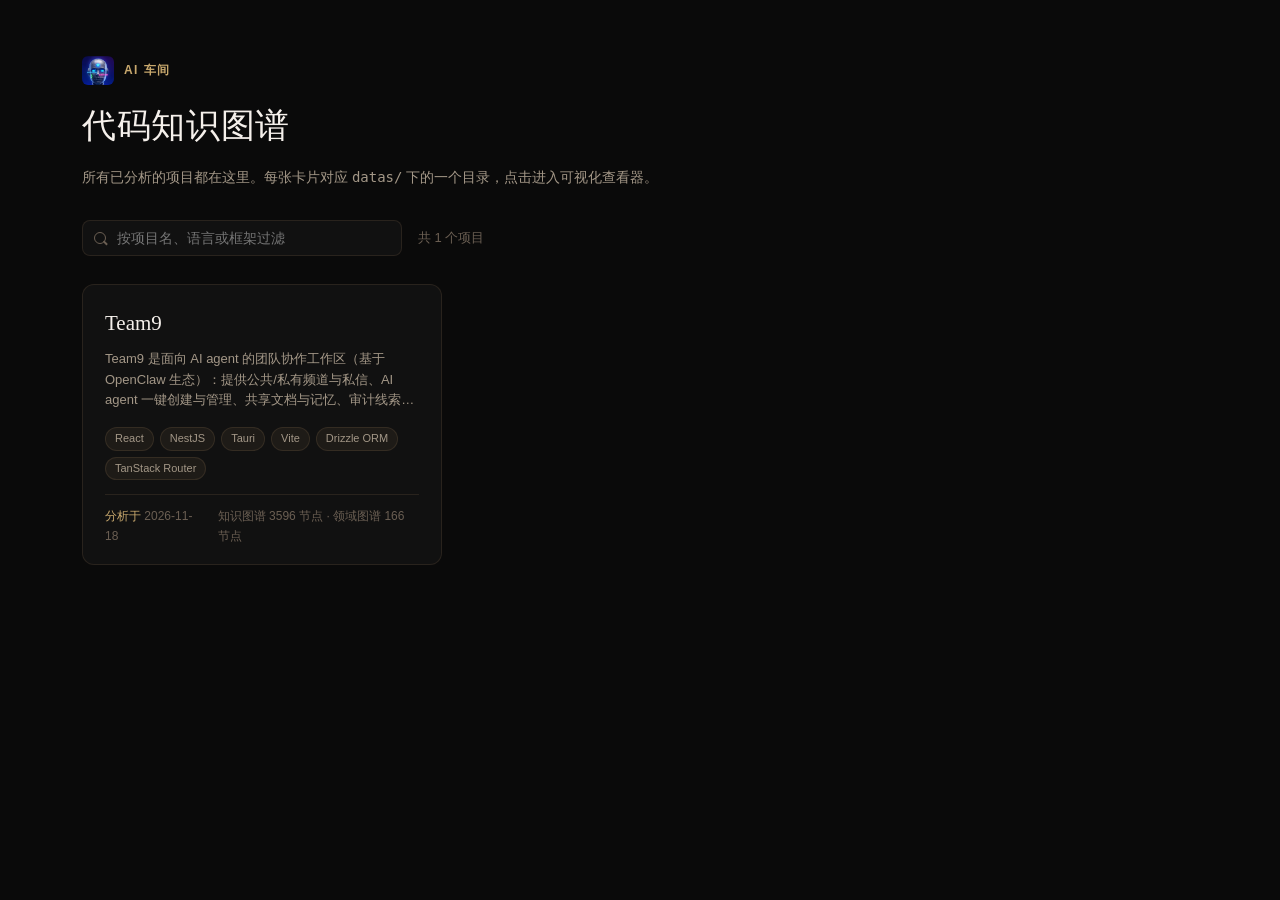
==== index.html @ 82456d6f "team9项目数据更新" ====
<!DOCTYPE html>
<html lang="zh-CN">
<head>
<meta charset="utf-8">
<meta name="viewport" content="width=device-width, initial-scale=1">
<title>AI 车间 · 项目索引</title>
<link rel="icon" type="image/png" href="system/logo.png">
<link rel="stylesheet" href="system/styles.css">
</head>
<body class="page-list">
  <header class="list-header">
    <div class="list-eyebrow">
      <img class="brand-logo" src="system/logo.png" alt="AI 车间">
      <span>AI 车间</span>
    </div>
    <h1>代码知识图谱</h1>
    <p>所有已分析的项目都在这里。每张卡片对应 <code>datas/</code> 下的一个目录，点击进入可视化查看器。</p>
  </header>

  <div class="list-toolbar">
    <div class="search-box">
      <input id="filter" type="search" placeholder="按项目名、语言或框架过滤" autocomplete="off">
    </div>
    <span class="list-count" id="list-count"></span>
  </div>

  <main id="project-grid" class="project-grid"></main>
  <nav id="pager" class="pager" aria-label="项目分页" hidden></nav>
  <div id="empty-state" class="empty-state" hidden>
    没有可显示的项目。请把分析结果放到 <code>datas/&lt;项目名&gt;/.ai_machine/</code>，
    然后运行 <code>python bliud.py</code> 重新生成数据。
  </div>

  <script src="system/manifest.js"></script>
  <script src="system/list.js"></script>
</body>
</html>
---- system/styles.css ----
:root {
  --bg: #0a0a0a;
  --surface: #111111;
  --elevated: #1a1a1a;
  --hover: #222222;
  --accent: #d4a574;
  --accent-dim: #c9a96e;
  --accent-bright: #e8c49a;
  --text: #f5f0eb;
  --text-2: #a39787;
  --text-3: #6b5f53;
  --border: rgba(212, 165, 116, 0.12);
  --border-strong: rgba(212, 165, 116, 0.28);
  --danger: #e0715f;
  --font-sans: -apple-system, "Segoe UI", "PingFang SC", "Microsoft YaHei", "Hiragino Sans GB", sans-serif;
  --font-serif: Georgia, "Times New Roman", "Songti SC", "SimSun", serif;
  --font-mono: Consolas, "SFMono-Regular", "Courier New", monospace;
  --n-file: #4a7c9b;
  --n-function: #5a9e6f;
  --n-class: #8b6fb0;
  --n-config: #5eead4;
  --n-document: #7dd3fc;
  --n-service: #a78bfa;
  --n-domain: #d4a574;
  --n-flow: #5a9e6f;
  --n-step: #4a7c9b;
  --radius: 8px;
}

* { box-sizing: border-box; }

html, body {
  margin: 0;
  padding: 0;
  height: 100%;
  background: var(--bg);
  color: var(--text);
  font-family: var(--font-sans);
  font-size: 14px;
  line-height: 1.6;
  -webkit-font-smoothing: antialiased;
}

a { color: var(--accent); text-decoration: none; }
a:hover { color: var(--accent-bright); }

button, input { font-family: inherit; font-size: inherit; color: inherit; }

::-webkit-scrollbar { width: 10px; height: 10px; }
::-webkit-scrollbar-track { background: transparent; }
::-webkit-scrollbar-thumb { background: #2a2622; border-radius: 5px; border: 2px solid var(--bg); }
::-webkit-scrollbar-thumb:hover { background: #3a342d; }

/* ============ 项目列表页 ============ */
.page-list { overflow-y: auto; }

.list-header {
  max-width: 1180px;
  margin: 0 auto;
  padding: 56px 32px 24px;
}

.list-eyebrow {
  display: flex;
  align-items: center;
  gap: 10px;
  font-size: 12px;
  font-weight: 600;
  letter-spacing: 0.12em;
  color: var(--accent-dim);
  margin-bottom: 14px;
}

.brand-logo {
  display: block;
  width: 32px;
  height: auto;
  border-radius: 6px;
}

.topbar-logo {
  width: 24px;
  height: auto;
  border-radius: 4px;
}

.list-header h1 {
  font-family: var(--font-serif);
  font-size: 34px;
  font-weight: 500;
  margin: 0 0 12px;
  letter-spacing: 0.02em;
}

.list-header p {
  margin: 0;
  color: var(--text-2);
  max-width: 680px;
}

.list-toolbar {
  max-width: 1180px;
  margin: 0 auto;
  padding: 8px 32px 28px;
  display: flex;
  align-items: center;
  gap: 16px;
  flex-wrap: wrap;
}

.search-box {
  position: relative;
  flex: 0 0 320px;
}

.search-box input {
  width: 100%;
  background: var(--surface);
  border: 1px solid var(--border);
  border-radius: var(--radius);
  padding: 9px 12px 9px 34px;
  outline: none;
  transition: border-color 0.15s ease;
}

.search-box input:focus { border-color: var(--border-strong); }
.search-box::before {
  content: "";
  position: absolute;
  left: 12px;
  top: 50%;
  width: 10px;
  height: 10px;
  margin-top: -6px;
  border: 1.5px solid var(--text-3);
  border-radius: 50%;
}
.search-box::after {
  content: "";
  position: absolute;
  left: 21px;
  top: 50%;
  width: 5px;
  height: 1.5px;
  margin-top: 4px;
  background: var(--text-3);
  transform: rotate(45deg);
}

.list-count { color: var(--text-3); font-size: 13px; }

.project-grid {
  max-width: 1180px;
  margin: 0 auto;
  padding: 0 32px 24px;
  display: grid;
  grid-template-columns: repeat(auto-fill, minmax(320px, 1fr));
  gap: 18px;
}

.project-card {
  display: flex;
  flex-direction: column;
  background: var(--surface);
  border: 1px solid var(--border);
  border-radius: 12px;
  padding: 22px 22px 18px;
  color: var(--text);
  transition: border-color 0.18s ease, transform 0.18s ease, background 0.18s ease;
  min-height: 180px;
}

.project-card:hover {
  border-color: var(--border-strong);
  background: #141412;
  transform: translateY(-2px);
  color: var(--text);
}

.project-card h2 {
  font-family: var(--font-serif);
  font-size: 21px;
  font-weight: 500;
  margin: 0 0 8px;
}

.project-card .desc {
  color: var(--text-2);
  font-size: 13px;
  flex: 1;
  display: -webkit-box;
  -webkit-line-clamp: 3;
  -webkit-box-orient: vertical;
  overflow: hidden;
  margin-bottom: 16px;
}

.tag-row { display: flex; flex-wrap: wrap; gap: 6px; margin-bottom: 14px; }

.tag {
  font-size: 11px;
  color: var(--text-2);
  background: rgba(212, 165, 116, 0.07);
  border: 1px solid var(--border);
  border-radius: 999px;
  padding: 2px 9px;
}

.project-meta {
  border-top: 1px solid var(--border);
  padding-top: 12px;
  display: flex;
  gap: 18px;
  font-size: 12px;
  color: var(--text-3);
}

.project-meta b { color: var(--accent-dim); font-weight: 500; }

.pager {
  max-width: 1180px;
  margin: 0 auto 64px;
  padding: 0 32px;
  display: flex;
  align-items: center;
  justify-content: center;
  flex-wrap: wrap;
  gap: 6px;
}
.pager[hidden] { display: none; }

.pager button {
  min-width: 32px;
  height: 32px;
  padding: 0 10px;
  background: var(--surface);
  border: 1px solid var(--border);
  border-radius: 6px;
  color: var(--text-2);
  font-size: 12.5px;
  cursor: pointer;
  transition: border-color 0.15s ease, color 0.15s ease, background 0.15s ease;
}
.pager button:hover:not(:disabled) {
  border-color: var(--border-strong);
  color: var(--accent);
  background: var(--elevated);
}
.pager button.active {
  color: var(--accent-bright);
  border-color: var(--border-strong);
  background: var(--elevated);
}
.pager button:disabled { opacity: 0.35; cursor: not-allowed; }
.pager .page-ellipsis { color: var(--text-3); padding: 0 4px; font-size: 12px; }

.empty-state {
  max-width: 1180px;
  margin: 0 auto;
  padding: 60px 32px;
  color: var(--text-3);
  text-align: center;
}

.empty-state code {
  font-family: var(--font-mono);
  color: var(--accent-dim);
  background: var(--surface);
  border: 1px solid var(--border);
  padding: 1px 6px;
  border-radius: 4px;
}

/* ============ 查看器布局 ============ */
.page-viewer { overflow: hidden; }

.app { display: flex; flex-direction: column; height: 100vh; }

.topbar {
  height: 56px;
  flex: 0 0 56px;
  display: flex;
  align-items: center;
  gap: 18px;
  padding: 0 18px;
  background: var(--surface);
  border-bottom: 1px solid var(--border);
  z-index: 20;
}

.brand {
  font-size: 12px;
  color: var(--text-2);
  white-space: nowrap;
  display: inline-flex;
  align-items: center;
  gap: 6px;
}
.brand:hover { color: var(--accent); }

.project-title {
  font-family: var(--font-serif);
  font-size: 17px;
  letter-spacing: 0.02em;
  white-space: nowrap;
  overflow: hidden;
  text-overflow: ellipsis;
  max-width: 260px;
}

.tabs { display: flex; gap: 2px; background: var(--bg); border: 1px solid var(--border); border-radius: var(--radius); padding: 3px; }

.tab {
  border: none;
  background: transparent;
  color: var(--text-2);
  padding: 5px 16px;
  border-radius: 6px;
  cursor: pointer;
  font-size: 13px;
  transition: background 0.15s ease, color 0.15s ease;
}
.tab:hover { color: var(--text); }
.tab.active { background: var(--elevated); color: var(--accent-bright); box-shadow: inset 0 0 0 1px var(--border); }
.tab:disabled { opacity: 0.35; cursor: not-allowed; }

.topbar-spacer { flex: 1; }

.top-search { position: relative; width: 240px; }
.top-search input {
  width: 100%;
  background: var(--bg);
  border: 1px solid var(--border);
  border-radius: var(--radius);
  padding: 6px 10px;
  outline: none;
  font-size: 13px;
}
.top-search input:focus { border-color: var(--border-strong); }

.search-results {
  position: absolute;
  top: calc(100% + 6px);
  left: 0;
  right: 0;
  background: var(--elevated);
  border: 1px solid var(--border-strong);
  border-radius: var(--radius);
  max-height: 320px;
  overflow-y: auto;
  box-shadow: 0 12px 32px rgba(0, 0, 0, 0.55);
  padding: 4px;
  z-index: 60;
}
.search-results:empty { display: none; }
.search-result {
  padding: 6px 9px;
  border-radius: 5px;
  cursor: pointer;
  font-size: 12.5px;
  display: flex;
  align-items: center;
  gap: 8px;
  white-space: nowrap;
  overflow: hidden;
}
.search-result:hover { background: var(--hover); }
.search-result .sr-name { overflow: hidden; text-overflow: ellipsis; }
.search-result .sr-path { color: var(--text-3); font-size: 11px; overflow: hidden; text-overflow: ellipsis; margin-left: auto; max-width: 45%; }
.search-more { color: var(--text-3); font-size: 11.5px; padding: 5px 9px; }

.zoom-controls { display: flex; gap: 4px; }

.icon-btn {
  width: 30px;
  height: 30px;
  display: inline-flex;
  align-items: center;
  justify-content: center;
  background: var(--bg);
  border: 1px solid var(--border);
  border-radius: 6px;
  color: var(--text-2);
  cursor: pointer;
  font-size: 15px;
  line-height: 1;
  padding: 0;
  transition: border-color 0.15s ease, color 0.15s ease, background 0.15s ease;
}
.icon-btn:hover { border-color: var(--border-strong); color: var(--accent); background: var(--elevated); }
.icon-btn.wide { width: auto; padding: 0 12px; font-size: 12.5px; }
.icon-btn.active { color: var(--accent-bright); border-color: var(--border-strong); background: var(--elevated); }

.workspace { flex: 1; display: flex; min-height: 0; position: relative; }

/* 顶部过滤条 */
.filter-bar {
  display: flex;
  flex-wrap: wrap;
  gap: 8px 32px;
  padding: 10px 24px 12px;
  background: var(--surface);
  border-bottom: 1px solid var(--border);
}
.filter-bar[hidden] { display: none; }
.filter-group {
  flex: 1 1 480px;
  min-width: 0;
  display: flex;
  flex-direction: column;
  gap: 6px;
}
.filter-head {
  display: flex;
  align-items: center;
  gap: 8px;
}
.filter-title {
  font-size: 10.5px;
  letter-spacing: 0.14em;
  color: var(--text-3);
}
.filter-items {
  display: flex;
  flex-wrap: wrap;
  gap: 2px 6px;
}
.filter-items .filter-row { padding: 4px 8px; }
.filter-all {
  background: none;
  border: 1px solid var(--border);
  border-radius: 4px;
  color: var(--text-3);
  font-size: 10.5px;
  line-height: 1;
  padding: 3px 8px;
  cursor: pointer;
}
.filter-all:hover { color: var(--accent); border-color: var(--border-strong); }
.filter-all:disabled { opacity: 0.4; cursor: not-allowed; }
.panel-title .filter-all { font-size: 10.5px; }

/* 左右侧栏折叠 */
body.left-collapsed .sidebar.left,
body.right-collapsed .sidebar.right { display: none; }

/* 非知识图谱标签没有图层过滤，隐藏空侧栏 */
body.hide-left .sidebar.left,
body.hide-left .collapse-btn.left { display: none; }

.collapse-btn {
  position: absolute;
  top: 50%;
  transform: translateY(-50%);
  width: 18px;
  height: 54px;
  padding: 0;
  z-index: 18;
  display: flex;
  align-items: center;
  justify-content: center;
  background: var(--elevated);
  border: 1px solid var(--border);
  color: var(--text-2);
  font-size: 14px;
  line-height: 1;
  cursor: pointer;
  opacity: 0.85;
  transition: color 0.15s ease, border-color 0.15s ease, opacity 0.15s ease;
}
.collapse-btn:hover { color: var(--accent); border-color: var(--border-strong); opacity: 1; }
.collapse-btn.left { left: 264px; border-left: none; border-radius: 0 6px 6px 0; }
body.left-collapsed .collapse-btn.left { left: 0; border-left: 1px solid var(--border); }
.collapse-btn.right { right: 340px; border-right: none; border-radius: 6px 0 0 6px; }
body.right-collapsed .collapse-btn.right { right: 0; border-right: 1px solid var(--border); }

.sidebar {
  width: 264px;
  flex: 0 0 264px;
  background: var(--surface);
  overflow-y: auto;
  padding: 16px 14px 40px;
}
.sidebar.left { border-right: 1px solid var(--border); }
.sidebar.right { border-left: 1px solid var(--border); width: 340px; flex-basis: 340px; padding: 18px 18px 40px; }

.panel-section { margin-bottom: 24px; }

.panel-title {
  font-size: 10.5px;
  letter-spacing: 0.18em;
  text-transform: uppercase;
  color: var(--text-3);
  margin: 0 0 10px;
  display: flex;
  align-items: center;
  justify-content: space-between;
}

.panel-title button {
  background: none;
  border: none;
  color: var(--text-3);
  cursor: pointer;
  font-size: 11px;
  letter-spacing: 0;
  padding: 0;
}
.panel-title button:hover { color: var(--accent); }

.filter-row {
  display: flex;
  align-items: center;
  gap: 8px;
  padding: 4px 6px;
  border-radius: 5px;
  cursor: pointer;
  font-size: 12.5px;
  color: var(--text-2);
  user-select: none;
}
.filter-row:hover { background: var(--hover); color: var(--text); }

.filter-row input { accent-color: var(--accent); margin: 0; cursor: pointer; }

.dot {
  width: 8px;
  height: 8px;
  border-radius: 2px;
  background: var(--c, var(--accent));
  flex: 0 0 8px;
}

.filter-row .count { margin-left: auto; color: var(--text-3); font-size: 11px; }

.layer-item {
  display: flex;
  align-items: flex-start;
  gap: 8px;
  padding: 7px 7px;
  border-radius: 6px;
  cursor: pointer;
  border: 1px solid transparent;
}
.layer-item:hover { background: var(--hover); }
.layer-item.active { border-color: var(--border-strong); background: var(--elevated); }
.layer-item input { margin-top: 3px; accent-color: var(--accent); cursor: pointer; }
.layer-item .li-name { font-size: 12.5px; color: var(--text); line-height: 1.4; }
.layer-item .li-desc { font-size: 11px; color: var(--text-3); line-height: 1.45; margin-top: 2px; display: -webkit-box; -webkit-line-clamp: 2; -webkit-box-orient: vertical; overflow: hidden; }
.layer-item .li-count { font-size: 10.5px; color: var(--text-3); }

/* ============ 画布 ============ */
.canvas-wrap {
  position: relative;
  flex: 1;
  min-width: 0;
  overflow: hidden;
  background-color: var(--bg);
  background-image: radial-gradient(rgba(212, 165, 116, 0.10) 1px, transparent 1px);
  background-size: 26px 26px;
  cursor: grab;
}
.canvas-wrap.dragging { cursor: grabbing; }

.canvas-world {
  position: absolute;
  top: 0;
  left: 0;
  transform-origin: 0 0;
  will-change: transform;
  user-select: none;
  -webkit-user-select: none;
}

#edge-layer {
  position: absolute;
  top: 0;
  left: 0;
  overflow: visible;
  pointer-events: none;
}

#node-layer { position: relative; }

.node-card {
  position: absolute;
  width: 236px;
  height: 52px;
  overflow: hidden;
  padding: 8px 11px 9px;
  background: var(--elevated);
  border: 1px solid var(--border);
  border-left: 3px solid var(--c, var(--accent));
  border-radius: 7px;
  cursor: pointer;
  transition: box-shadow 0.15s ease, border-color 0.15s ease, opacity 0.15s ease;
  will-change: transform;
}
.node-card:hover { border-color: var(--border-strong); box-shadow: 0 4px 18px rgba(0, 0, 0, 0.45); }

.node-card .nc-top { display: flex; align-items: center; gap: 6px; }
.node-card .nc-name {
  font-size: 12.5px;
  font-weight: 500;
  color: var(--text);
  white-space: nowrap;
  overflow: hidden;
  text-overflow: ellipsis;
  flex: 1;
}
.node-card .nc-type {
  font-size: 9.5px;
  letter-spacing: 0.04em;
  color: var(--c, var(--accent));
  border: 1px solid color-mix(in srgb, var(--c, #d4a574) 40%, transparent);
  border-radius: 3px;
  padding: 0 4px;
  flex: 0 0 auto;
}
.node-card .nc-sub {
  font-size: 10.5px;
  color: var(--text-3);
  white-space: nowrap;
  overflow: hidden;
  text-overflow: ellipsis;
  margin-top: 3px;
}
.node-card .nc-cx { position: absolute; top: 8px; right: 9px; width: 5px; height: 5px; border-radius: 50%; opacity: 0.9; }

.node-card.selected {
  border-color: var(--accent);
  box-shadow: 0 0 0 1px var(--accent), 0 6px 26px rgba(212, 165, 116, 0.18);
}
.node-card.tour-hit { box-shadow: 0 0 0 1px var(--accent-bright), 0 0 22px rgba(232, 196, 154, 0.25); }
.node-card.dimmed { opacity: 0.28; }

.column-head { color: var(--text-2); }
.column-head .ch-name {
  font-family: var(--font-serif);
  font-size: 14px;
  color: var(--text);
  white-space: nowrap;
  overflow: hidden;
  text-overflow: ellipsis;
}
.column-head .ch-count { font-size: 10.5px; color: var(--text-3); margin-top: 2px; }

.ds-title.selected { color: var(--accent-bright); }
.flow-head.selected .fh-name { color: var(--accent-bright); }
.step-item.selected { background: rgba(212, 165, 116, 0.12); color: var(--text); }
.ds-title.dimmed, .flow-head.dimmed, .step-item.dimmed { opacity: 0.3; }

.complexity-dot { width: 5px; height: 5px; border-radius: 50%; }
.cx-simple { background: #5a9e6f; }
.cx-moderate { background: #d4a574; }
.cx-complex { background: #e0715f; }

.edge {
  fill: none;
  stroke: rgba(163, 151, 135, 0.28);
  stroke-width: 1.2;
  transition: opacity 0.15s ease;
}
.edge.hl { stroke: var(--accent); stroke-width: 1.9; opacity: 1 !important; }
.edge.dimmed { opacity: 0.08; }

.canvas-hint {
  position: absolute;
  left: 16px;
  bottom: 14px;
  font-size: 11px;
  color: var(--text-3);
  background: rgba(10, 10, 10, 0.7);
  border: 1px solid var(--border);
  border-radius: 6px;
  padding: 4px 9px;
  pointer-events: none;
}

/* 导览条 */
.tour-bar {
  position: absolute;
  left: 50%;
  bottom: 18px;
  transform: translateX(-50%);
  width: min(760px, calc(100% - 48px));
  background: rgba(17, 17, 17, 0.94);
  border: 1px solid var(--border-strong);
  border-radius: 12px;
  padding: 14px 16px 12px;
  box-shadow: 0 16px 48px rgba(0, 0, 0, 0.6);
  backdrop-filter: blur(8px);
  z-index: 30;
}
.tour-bar.hidden { display: none; }

.tour-head { display: flex; align-items: center; gap: 10px; margin-bottom: 6px; }
.tour-step { font-size: 10.5px; letter-spacing: 0.16em; color: var(--accent-dim); text-transform: uppercase; }
.tour-title { font-family: var(--font-serif); font-size: 15.5px; color: var(--text); flex: 1; }
.tour-close { background: none; border: none; color: var(--text-3); cursor: pointer; font-size: 16px; padding: 0 2px; }
.tour-close:hover { color: var(--accent); }

.tour-desc { font-size: 12.5px; color: var(--text-2); margin: 0 0 8px; max-height: 96px; overflow-y: auto; }

.tour-lesson {
  font-size: 12px;
  color: var(--text-2);
  background: rgba(212, 165, 116, 0.06);
  border-left: 2px solid var(--accent-dim);
  border-radius: 0 6px 6px 0;
  padding: 6px 10px;
  margin-bottom: 10px;
}
.tour-lesson b { color: var(--accent-dim); font-weight: 500; }

.tour-foot { display: flex; align-items: center; gap: 8px; flex-wrap: wrap; }
.tour-foot .spacer { flex: 1; }

.tour-chip {
  font-size: 11.5px;
  color: var(--accent-dim);
  background: rgba(212, 165, 116, 0.08);
  border: 1px solid var(--border);
  border-radius: 999px;
  padding: 1px 9px;
  cursor: pointer;
}
.tour-chip:hover { border-color: var(--border-strong); color: var(--accent-bright); }

.btn {
  background: var(--elevated);
  border: 1px solid var(--border);
  color: var(--text-2);
  border-radius: 6px;
  padding: 4px 12px;
  font-size: 12px;
  cursor: pointer;
}
.btn:hover { border-color: var(--border-strong); color: var(--accent); }
.btn:disabled { opacity: 0.4; cursor: not-allowed; }
.btn.primary { border-color: var(--border-strong); color: var(--accent-bright); }
.btn.primary:hover { background: #26221c; }

/* ============ 右侧详情 ============ */
.detail-empty { color: var(--text-3); font-size: 12.5px; padding: 8px 2px; }

.detail-head { margin-bottom: 14px; }
.detail-name { font-family: var(--font-serif); font-size: 20px; line-height: 1.35; margin: 0 0 6px; word-break: break-word; }
.detail-badges { display: flex; flex-wrap: wrap; gap: 6px; margin-bottom: 10px; }

.badge {
  font-size: 10.5px;
  border: 1px solid var(--border);
  border-radius: 4px;
  padding: 1px 7px;
  color: var(--text-2);
}
.badge[data-cx="simple"] { color: #8bc9a1; border-color: rgba(90, 158, 111, 0.4); }
.badge[data-cx="moderate"] { color: var(--accent); border-color: var(--border-strong); }
.badge[data-cx="complex"] { color: #f09a8c; border-color: rgba(224, 113, 95, 0.4); }

.detail-block { margin-bottom: 18px; }
.detail-block h4 {
  font-size: 10.5px;
  letter-spacing: 0.16em;
  text-transform: uppercase;
  color: var(--text-3);
  margin: 0 0 8px;
  font-weight: 500;
}
.detail-block p { margin: 0 0 8px; color: var(--text-2); font-size: 12.5px; }
.detail-block ul { margin: 0; padding-left: 16px; color: var(--text-2); font-size: 12.5px; }
.detail-block li { margin-bottom: 5px; }

.path-line {
  font-family: var(--font-mono);
  font-size: 11.5px;
  color: var(--text-2);
  background: var(--bg);
  border: 1px solid var(--border);
  border-radius: 6px;
  padding: 7px 9px;
  word-break: break-all;
}

.rel-group { margin-bottom: 10px; }
.rel-group .rg-title { font-size: 11px; color: var(--text-3); margin-bottom: 4px; }
.rel {
  display: flex;
  align-items: center;
  gap: 7px;
  font-size: 12px;
  padding: 4px 6px;
  border-radius: 4px;
  cursor: pointer;
  color: var(--text-2);
}
.rel:hover { background: var(--hover); color: var(--text); }
.rel .rel-type { font-size: 10.5px; color: var(--accent-dim); flex: 0 0 auto; }
.rel .rel-name { white-space: nowrap; overflow: hidden; text-overflow: ellipsis; }

/* ============ 概览 ============ */
.overview {
  position: absolute;
  inset: 0;
  overflow-y: auto;
  padding: 32px 40px 60px;
  background: var(--bg);
  display: none;
}
.overview.active { display: block; }

.ov-inner { max-width: 880px; margin: 0 auto; }
.ov-inner h2 { font-family: var(--font-serif); font-size: 26px; font-weight: 500; margin: 0 0 6px; }
.ov-sub { color: var(--text-3); font-size: 12.5px; margin-bottom: 26px; }
.ov-desc { color: var(--text-2); font-size: 14px; margin-bottom: 26px; }

.stat-grid { display: grid; grid-template-columns: repeat(auto-fill, minmax(150px, 1fr)); gap: 12px; margin-bottom: 28px; }
.stat-card { background: var(--surface); border: 1px solid var(--border); border-radius: 9px; padding: 14px 16px; }
.stat-card .sv { font-family: var(--font-serif); font-size: 24px; color: var(--accent-bright); }
.stat-card .sl { font-size: 11.5px; color: var(--text-3); }

.ov-section { margin-bottom: 28px; }
.ov-section h3 { font-size: 12px; letter-spacing: 0.16em; text-transform: uppercase; color: var(--text-3); font-weight: 500; margin: 0 0 10px; }

.kv { display: grid; grid-template-columns: 130px 1fr; gap: 8px 16px; font-size: 12.5px; }
.kv dt { color: var(--text-3); }
.kv dd { margin: 0; color: var(--text-2); font-family: var(--font-mono); font-size: 12px; word-break: break-all; }

.layer-desc-list { display: flex; flex-direction: column; gap: 10px; }
.layer-desc { background: var(--surface); border: 1px solid var(--border); border-radius: 9px; padding: 12px 14px; }
.layer-desc .ld-head { display: flex; align-items: baseline; gap: 10px; margin-bottom: 4px; }
.layer-desc .ld-name { font-size: 13.5px; color: var(--text); }
.layer-desc .ld-count { font-size: 11px; color: var(--text-3); }
.layer-desc p { margin: 0; font-size: 12px; color: var(--text-2); }

.tour-list { display: flex; flex-direction: column; gap: 6px; }
.tour-entry {
  display: flex;
  gap: 10px;
  padding: 9px 12px;
  background: var(--surface);
  border: 1px solid var(--border);
  border-radius: 8px;
  cursor: pointer;
  font-size: 12.5px;
  color: var(--text-2);
}
.tour-entry:hover { border-color: var(--border-strong); color: var(--text); }
.tour-entry .te-idx { font-family: var(--font-serif); color: var(--accent-dim); flex: 0 0 20px; }

/* 领域视图 */
.domain-section {
  padding: 20px 24px 26px;
  border: 1px solid var(--border);
  border-radius: 14px;
  margin-bottom: 22px;
  background: rgba(17, 17, 17, 0.65);
}
.domain-section .ds-head { display: flex; align-items: flex-start; gap: 12px; margin-bottom: 16px; }
.domain-section .ds-title { font-family: var(--font-serif); font-size: 19px; color: var(--text); cursor: pointer; }
.domain-section .ds-title:hover { color: var(--accent-bright); }
.domain-section .ds-sum { font-size: 12px; color: var(--text-3); margin-top: 4px; max-width: 760px; display: -webkit-box; -webkit-line-clamp: 2; -webkit-box-orient: vertical; overflow: hidden; }
.domain-section .ds-badge { font-size: 10.5px; color: var(--accent-dim); border: 1px solid var(--border); border-radius: 4px; padding: 1px 7px; margin-top: 3px; }

.flow-grid { display: grid; grid-template-columns: repeat(3, minmax(0, 1fr)); gap: 14px; }

.flow-card {
  background: var(--elevated);
  border: 1px solid var(--border);
  border-radius: 10px;
  padding: 12px;
}
.flow-card.unassigned { grid-column: span 3; }
.flow-head { display: flex; align-items: center; gap: 7px; cursor: pointer; margin-bottom: 9px; }
.flow-head .fh-name { font-size: 13px; color: var(--text); font-weight: 500; }
.flow-head .fh-entry { font-size: 10.5px; color: var(--text-3); font-family: var(--font-mono); margin-top: 2px; }
.flow-head:hover .fh-name { color: var(--accent-bright); }

.step-list { display: flex; flex-direction: column; position: relative; }
.step-item {
  display: flex;
  align-items: flex-start;
  gap: 8px;
  padding: 5px 6px;
  border-radius: 5px;
  cursor: pointer;
  font-size: 12px;
  color: var(--text-2);
  position: relative;
}
.step-item:hover { background: var(--hover); color: var(--text); }
.step-item .si-idx {
  flex: 0 0 18px;
  height: 18px;
  border-radius: 4px;
  background: rgba(74, 124, 155, 0.18);
  border: 1px solid rgba(74, 124, 155, 0.4);
  color: #8fb8d1;
  font-size: 10px;
  display: inline-flex;
  align-items: center;
  justify-content: center;
  margin-top: 1px;
}
.step-item .si-name { flex: 1; min-width: 0; }
.step-item.selected, .flow-card.selected { border-color: var(--accent); }
.flow-card.selected { box-shadow: 0 0 0 1px var(--accent); }

.no-flow { color: var(--text-3); font-size: 12px; }

/* ============ 源码查看弹层 ============ */
.source-btn { margin-top: 10px; }

.modal-mask {
  position: fixed;
  inset: 0;
  background: rgba(0, 0, 0, 0.72);
  display: flex;
  align-items: center;
  justify-content: center;
  z-index: 100;
  padding: 40px 32px;
}

.modal {
  background: var(--surface);
  border: 1px solid var(--border-strong);
  border-radius: 12px;
  width: min(1100px, 100%);
  max-height: 86vh;
  display: flex;
  flex-direction: column;
  box-shadow: 0 24px 80px rgba(0, 0, 0, 0.7);
}

.modal-head {
  display: flex;
  align-items: center;
  gap: 12px;
  padding: 12px 18px;
  border-bottom: 1px solid var(--border);
}

.modal-title {
  flex: 1;
  font-family: var(--font-mono);
  font-size: 12.5px;
  color: var(--text-2);
  word-break: break-all;
}

.modal-body { padding: 18px; overflow: auto; color: var(--text-2); font-size: 13px; }
.modal-body p { margin: 0 0 10px; }
.modal-body code {
  font-family: var(--font-mono);
  font-size: 12px;
  color: var(--accent-dim);
  background: var(--bg);
  border: 1px solid var(--border);
  border-radius: 4px;
  padding: 1px 6px;
}
.modal-tip .path-line { margin: 8px 0; }
.modal-note { color: var(--text-3); font-size: 12px; margin-top: 12px !important; word-break: break-all; }

.code-view {
  margin: -6px -4px;
  font-family: var(--font-mono);
  font-size: 12.5px;
  line-height: 1.6;
  background: #080807;
  border: 1px solid var(--border);
  border-radius: 8px;
  padding: 10px 0;
}
.code-row { display: flex; }
.code-row:hover { background: rgba(212, 165, 116, 0.05); }
.code-ln {
  flex: 0 0 56px;
  padding-right: 16px;
  text-align: right;
  color: #4b4239;
  user-select: none;
}
.code-text { white-space: pre; padding-right: 22px; color: #d9d3ca; }

.loading, .fatal {
  position: absolute;
  inset: 0;
  display: flex;
  align-items: center;
  justify-content: center;
  flex-direction: column;
  gap: 12px;
  color: var(--text-3);
  padding: 24px;
  text-align: center;
}
.fatal code { font-family: var(--font-mono); color: var(--accent-dim); background: var(--surface); padding: 2px 7px; border-radius: 4px; }
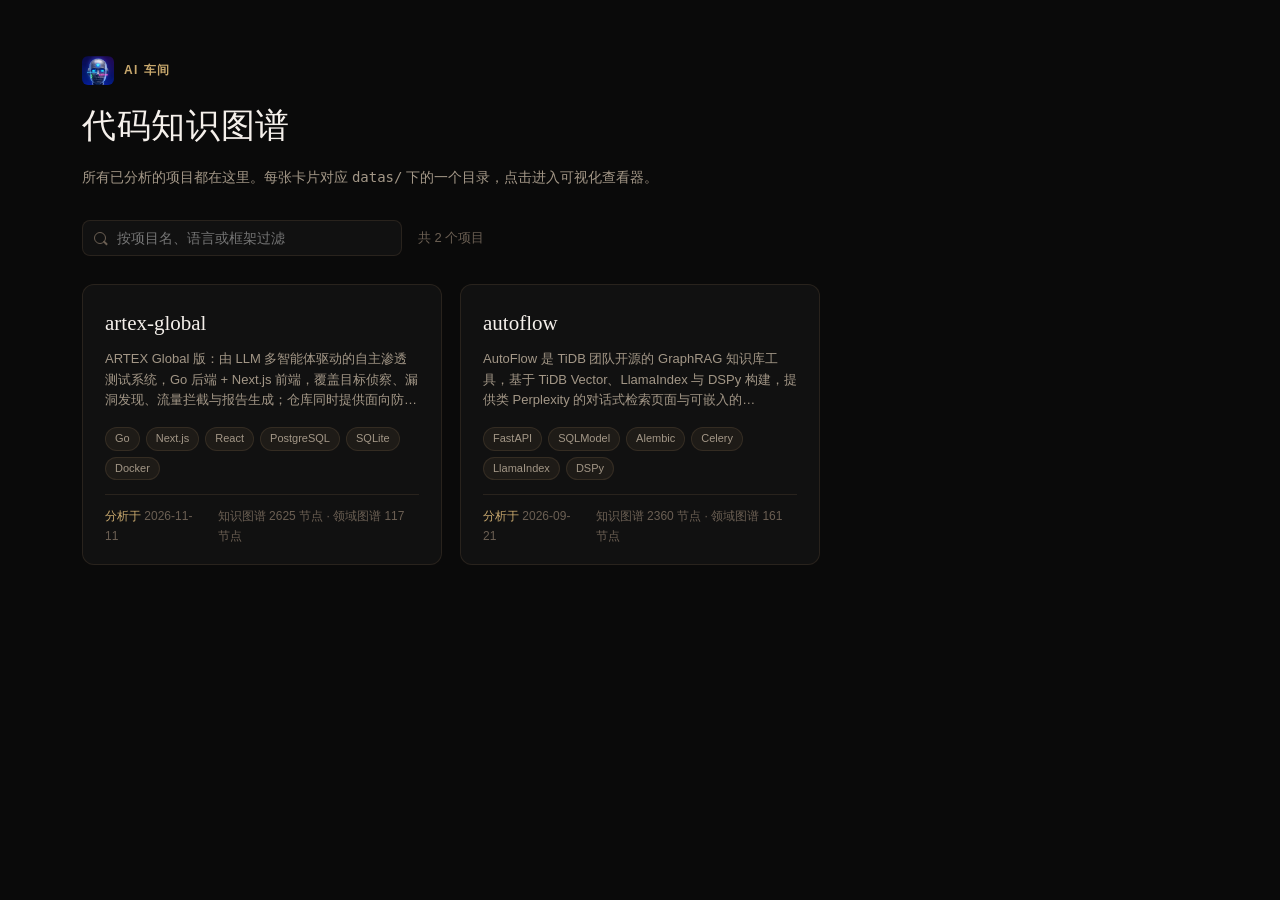
==== commit 6519c3f9: "team9项目数据更新" ====
--- a/index.html
+++ b/index.html
@@ -27,8 +27,7 @@
   <main id="project-grid" class="project-grid"></main>
   <nav id="pager" class="pager" aria-label="项目分页" hidden></nav>
   <div id="empty-state" class="empty-state" hidden>
-    没有可显示的项目。请把分析结果放到 <code>datas/&lt;项目名&gt;/.ai_machine/</code>，
-    然后运行 <code>python bliud.py</code> 重新生成数据。
+    没有可显示的项目。运行 <code>python bliud.py datas_dir=&lt;项目目录&gt;</code> 导入项目后刷新本页。
   </div>
 
   <script src="system/manifest.js"></script>
